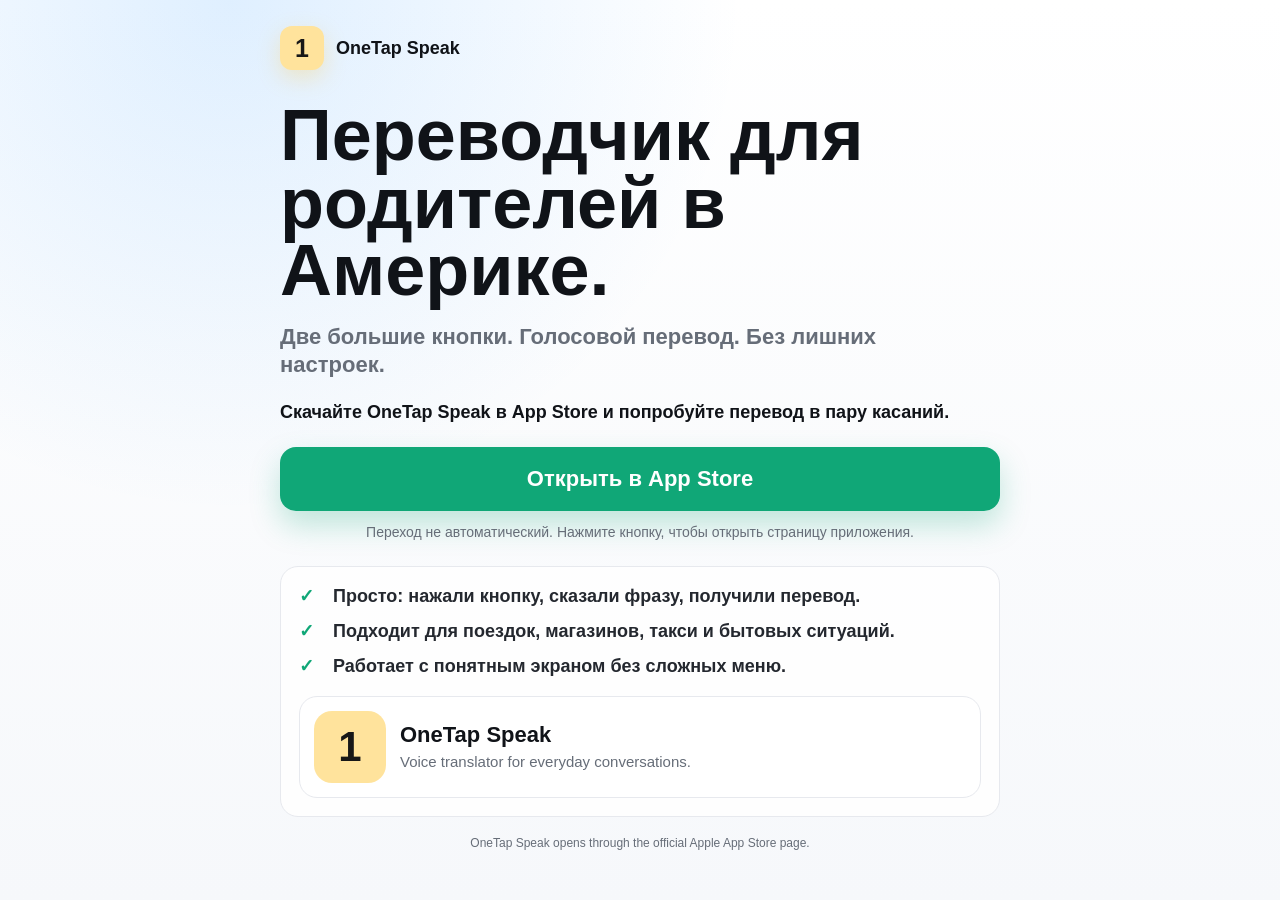
==== app.html @ 8e48193e "Add files via upload" ====
<!doctype html>
<html lang="ru">
  <head>
    <meta charset="utf-8">
    <meta name="viewport" content="width=device-width, initial-scale=1">
    <title>OneTap Speak - скачать в App Store</title>
    <meta
      name="description"
      content="OneTap Speak is a simple voice translator for Russian-speaking families in the United States."
    >
    <!-- Meta Pixel Code -->
    <script>
      !function(f,b,e,v,n,t,s)
      {if(f.fbq)return;n=f.fbq=function(){n.callMethod?
      n.callMethod.apply(n,arguments):n.queue.push(arguments)};
      if(!f._fbq)f._fbq=n;n.push=n;n.loaded=!0;n.version='2.0';
      n.queue=[];t=b.createElement(e);t.async=!0;
      t.src=v;s=b.getElementsByTagName(e)[0];
      s.parentNode.insertBefore(t,s)}(window, document,'script',
      'https://connect.facebook.net/en_US/fbevents.js');
      fbq('init', '1701607387657536');
      fbq('track', 'PageView');
    </script>
    <noscript><img height="1" width="1" style="display:none"
      src="https://www.facebook.com/tr?id=1701607387657536&ev=PageView&noscript=1"
    ></noscript>
    <!-- End Meta Pixel Code -->
    <!-- Microsoft Clarity Code -->
    <script type="text/javascript">
      (function(c,l,a,r,i,t,y){
        c[a]=c[a]||function(){(c[a].q=c[a].q||[]).push(arguments)};
        t=l.createElement(r);t.async=1;t.src="https://www.clarity.ms/tag/"+i;
        y=l.getElementsByTagName(r)[0];y.parentNode.insertBefore(t,y);
      })(window, document, "clarity", "script", "xdowmjvz7p");
    </script>
    <!-- End Microsoft Clarity Code -->
    <style>
      :root {
        color-scheme: light;
        --green: #10a777;
        --yellow: #ffe39c;
        --text: #101318;
        --muted: #666d78;
        --line: #e7e9ee;
        --soft: #f6f8fb;
      }

      * {
        box-sizing: border-box;
      }

      body {
        margin: 0;
        min-height: 100vh;
        background:
          radial-gradient(circle at 18% 0%, rgba(29, 143, 255, 0.14), transparent 32rem),
          linear-gradient(180deg, #ffffff 0%, var(--soft) 100%);
        color: var(--text);
        font-family: -apple-system, BlinkMacSystemFont, "Segoe UI", sans-serif;
      }

      .page {
        width: min(100%, 760px);
        margin: 0 auto;
        padding: 18px 20px 30px;
      }

      header {
        display: flex;
        align-items: center;
        gap: 12px;
        padding: 8px 0 26px;
      }

      .mark {
        width: 44px;
        height: 44px;
        display: grid;
        place-items: center;
        flex: 0 0 auto;
        border-radius: 12px;
        background: var(--yellow);
        color: #171717;
        font-size: 25px;
        font-weight: 900;
        letter-spacing: 0;
        box-shadow: 0 8px 22px rgba(255, 197, 61, 0.28);
      }

      .brand {
        font-size: 18px;
        font-weight: 800;
        letter-spacing: 0;
      }

      main {
        display: grid;
        gap: 22px;
      }

      .hero {
        padding-top: 6px;
      }

      h1 {
        margin: 0;
        max-width: 680px;
        font-size: clamp(42px, 10vw, 72px);
        line-height: 0.94;
        letter-spacing: 0;
        font-weight: 900;
      }

      .lead {
        max-width: 600px;
        margin: 18px 0 0;
        color: var(--muted);
        font-size: 22px;
        line-height: 1.26;
        font-weight: 600;
      }

      .offer {
        margin: 22px 0 0;
        font-size: 18px;
        line-height: 1.35;
        font-weight: 800;
      }

      .cta {
        display: inline-flex;
        align-items: center;
        justify-content: center;
        width: 100%;
        min-height: 64px;
        margin-top: 22px;
        padding: 16px 20px;
        border-radius: 16px;
        background: var(--green);
        color: #ffffff;
        font-size: 22px;
        font-weight: 900;
        letter-spacing: 0;
        text-decoration: none;
        box-shadow: 0 14px 30px rgba(16, 167, 119, 0.25);
      }

      .cta:active {
        transform: translateY(1px);
      }

      .note {
        margin: 12px 0 0;
        color: var(--muted);
        font-size: 14px;
        line-height: 1.4;
        text-align: center;
      }

      .panel {
        margin-top: 2px;
        padding: 18px;
        border: 1px solid var(--line);
        border-radius: 18px;
        background: rgba(255, 255, 255, 0.86);
      }

      .checks {
        display: grid;
        gap: 12px;
        margin: 0;
        padding: 0;
        list-style: none;
      }

      .checks li {
        display: grid;
        grid-template-columns: 24px 1fr;
        gap: 10px;
        align-items: start;
        color: #24282f;
        font-size: 18px;
        line-height: 1.28;
        font-weight: 750;
      }

      .checks span {
        color: var(--green);
        font-weight: 900;
      }

      .app-card {
        display: grid;
        grid-template-columns: 72px 1fr;
        gap: 14px;
        align-items: center;
        margin-top: 18px;
        padding: 14px;
        border: 1px solid var(--line);
        border-radius: 18px;
        background: #ffffff;
      }

      .icon {
        width: 72px;
        height: 72px;
        display: grid;
        place-items: center;
        border-radius: 18px;
        background: var(--yellow);
        color: #171717;
        font-size: 42px;
        font-weight: 900;
      }

      .app-title {
        margin: 0 0 4px;
        font-size: 22px;
        font-weight: 900;
      }

      .app-copy {
        margin: 0;
        color: var(--muted);
        font-size: 15px;
        line-height: 1.35;
      }

      footer {
        padding: 18px 0 0;
        color: var(--muted);
        font-size: 12px;
        line-height: 1.4;
        text-align: center;
      }

      @media (max-width: 420px) {
        .page {
          padding: 14px 18px 24px;
        }

        header {
          padding-bottom: 20px;
        }

        .lead {
          font-size: 20px;
        }

        .cta {
          min-height: 62px;
          font-size: 20px;
        }
      }
    </style>
  </head>
  <body>
    <div class="page">
      <header aria-label="OneTap Speak">
        <div class="mark">1</div>
        <div class="brand">OneTap Speak</div>
      </header>

      <main>
        <section class="hero" aria-labelledby="download-title">
          <h1 id="download-title">Переводчик для родителей в Америке.</h1>
          <p class="lead">
            Две большие кнопки. Голосовой перевод. Без лишних настроек.
          </p>
          <p class="offer">
            Скачайте OneTap Speak в App Store и попробуйте перевод в пару касаний.
          </p>
          <a
            class="cta"
            href="https://apps.apple.com/us/app/onetap-speak/id6781407518?l=ru"
            onclick="fbq('trackCustom', 'AppStoreClick');"
          >
            Открыть в App Store
          </a>
          <p class="note">
            Переход не автоматический. Нажмите кнопку, чтобы открыть страницу приложения.
          </p>
        </section>

        <section class="panel" aria-label="Что умеет OneTap Speak">
          <ul class="checks">
            <li><span>✓</span><strong>Просто: нажали кнопку, сказали фразу, получили перевод.</strong></li>
            <li><span>✓</span><strong>Подходит для поездок, магазинов, такси и бытовых ситуаций.</strong></li>
            <li><span>✓</span><strong>Работает с понятным экраном без сложных меню.</strong></li>
          </ul>

          <div class="app-card">
            <div class="icon">1</div>
            <div>
              <p class="app-title">OneTap Speak</p>
              <p class="app-copy">Voice translator for everyday conversations.</p>
            </div>
          </div>
        </section>
      </main>

      <footer>
        OneTap Speak opens through the official Apple App Store page.
      </footer>
    </div>
  </body>
</html>
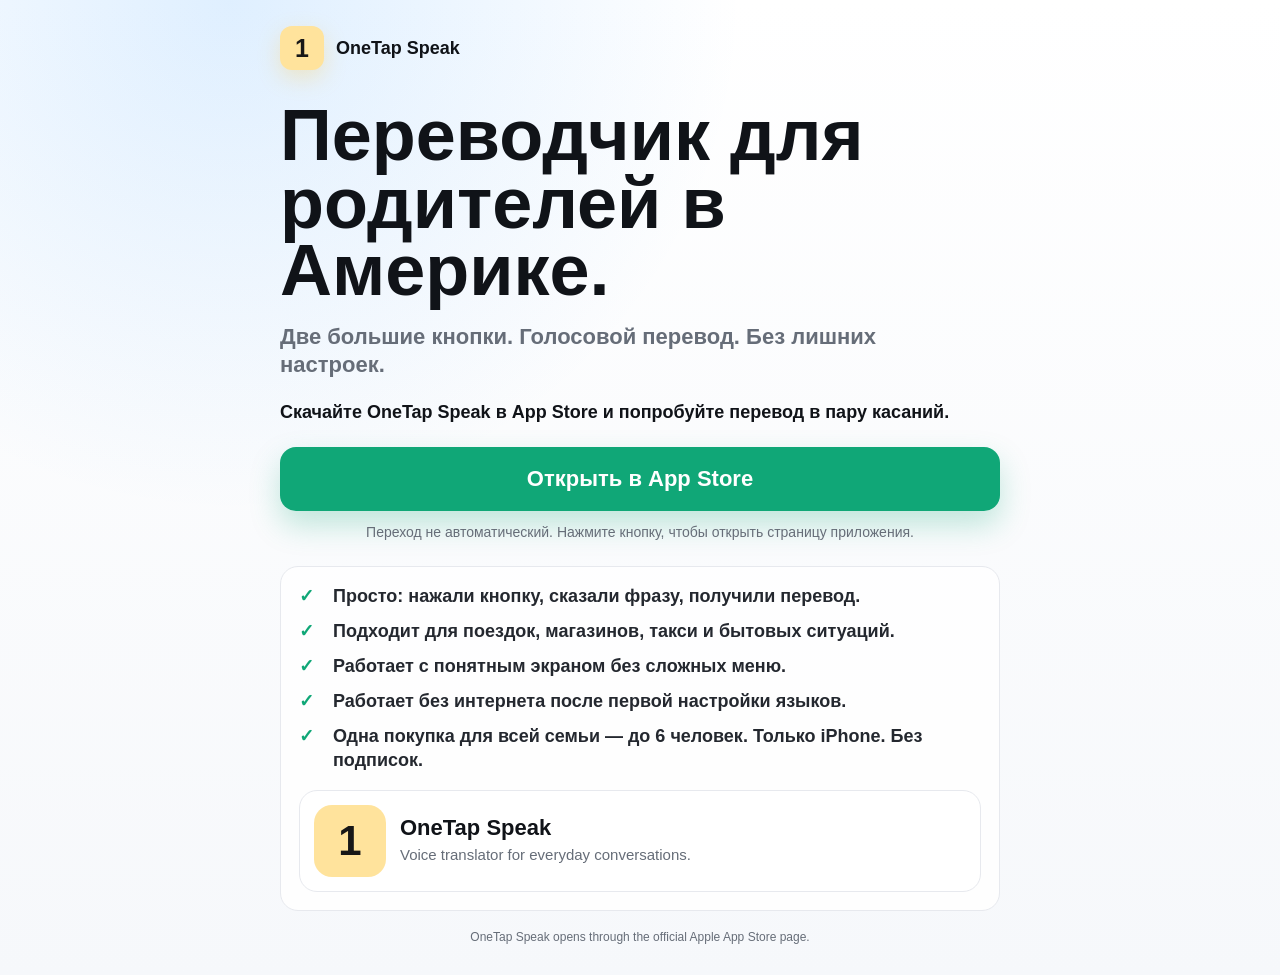
==== commit f9d0d7c1: "Add files via upload" ====
--- a/app.html
+++ b/app.html
@@ -66,10 +66,18 @@
       }
 
       header {
+        padding: 8px 0 26px;
+      }
+
+      .brand-link {
         display: flex;
         align-items: center;
         gap: 12px;
-        padding: 8px 0 26px;
+        width: fit-content;
+        color: inherit;
+        text-decoration: none;
+        cursor: pointer;
+        -webkit-tap-highlight-color: rgba(16, 167, 119, 0.18);
       }
 
       .mark {
@@ -142,6 +150,7 @@
         font-weight: 900;
         letter-spacing: 0;
         text-decoration: none;
+        cursor: pointer;
         box-shadow: 0 14px 30px rgba(16, 167, 119, 0.25);
       }
 
@@ -199,6 +208,14 @@
         border: 1px solid var(--line);
         border-radius: 18px;
         background: #ffffff;
+        color: inherit;
+        text-decoration: none;
+        cursor: pointer;
+        -webkit-tap-highlight-color: rgba(16, 167, 119, 0.18);
+      }
+
+      .app-card:active {
+        transform: translateY(1px);
       }
 
       .icon {
@@ -257,8 +274,15 @@
   <body>
     <div class="page">
       <header aria-label="OneTap Speak">
-        <div class="mark">1</div>
-        <div class="brand">OneTap Speak</div>
+        <a
+          class="brand-link"
+          href="https://apps.apple.com/us/app/onetap-speak/id6781407518?l=ru"
+          onclick="if (window.fbq) fbq('trackCustom', 'AppStoreClick');"
+          aria-label="Открыть OneTap Speak в App Store"
+        >
+          <div class="mark">1</div>
+          <div class="brand">OneTap Speak</div>
+        </a>
       </header>
 
       <main>
@@ -273,7 +297,7 @@
           <a
             class="cta"
             href="https://apps.apple.com/us/app/onetap-speak/id6781407518?l=ru"
-            onclick="fbq('trackCustom', 'AppStoreClick');"
+            onclick="if (window.fbq) fbq('trackCustom', 'AppStoreClick');"
           >
             Открыть в App Store
           </a>
@@ -287,15 +311,22 @@
             <li><span>✓</span><strong>Просто: нажали кнопку, сказали фразу, получили перевод.</strong></li>
             <li><span>✓</span><strong>Подходит для поездок, магазинов, такси и бытовых ситуаций.</strong></li>
             <li><span>✓</span><strong>Работает с понятным экраном без сложных меню.</strong></li>
+            <li><span>✓</span><strong>Работает без интернета после первой настройки языков.</strong></li>
+            <li><span>✓</span><strong>Одна покупка для всей семьи — до 6 человек. Только iPhone. Без подписок.</strong></li>
           </ul>
 
-          <div class="app-card">
+          <a
+            class="app-card"
+            href="https://apps.apple.com/us/app/onetap-speak/id6781407518?l=ru"
+            onclick="if (window.fbq) fbq('trackCustom', 'AppStoreClick');"
+            aria-label="Открыть OneTap Speak в App Store"
+          >
             <div class="icon">1</div>
             <div>
               <p class="app-title">OneTap Speak</p>
               <p class="app-copy">Voice translator for everyday conversations.</p>
             </div>
-          </div>
+          </a>
         </section>
       </main>
 
